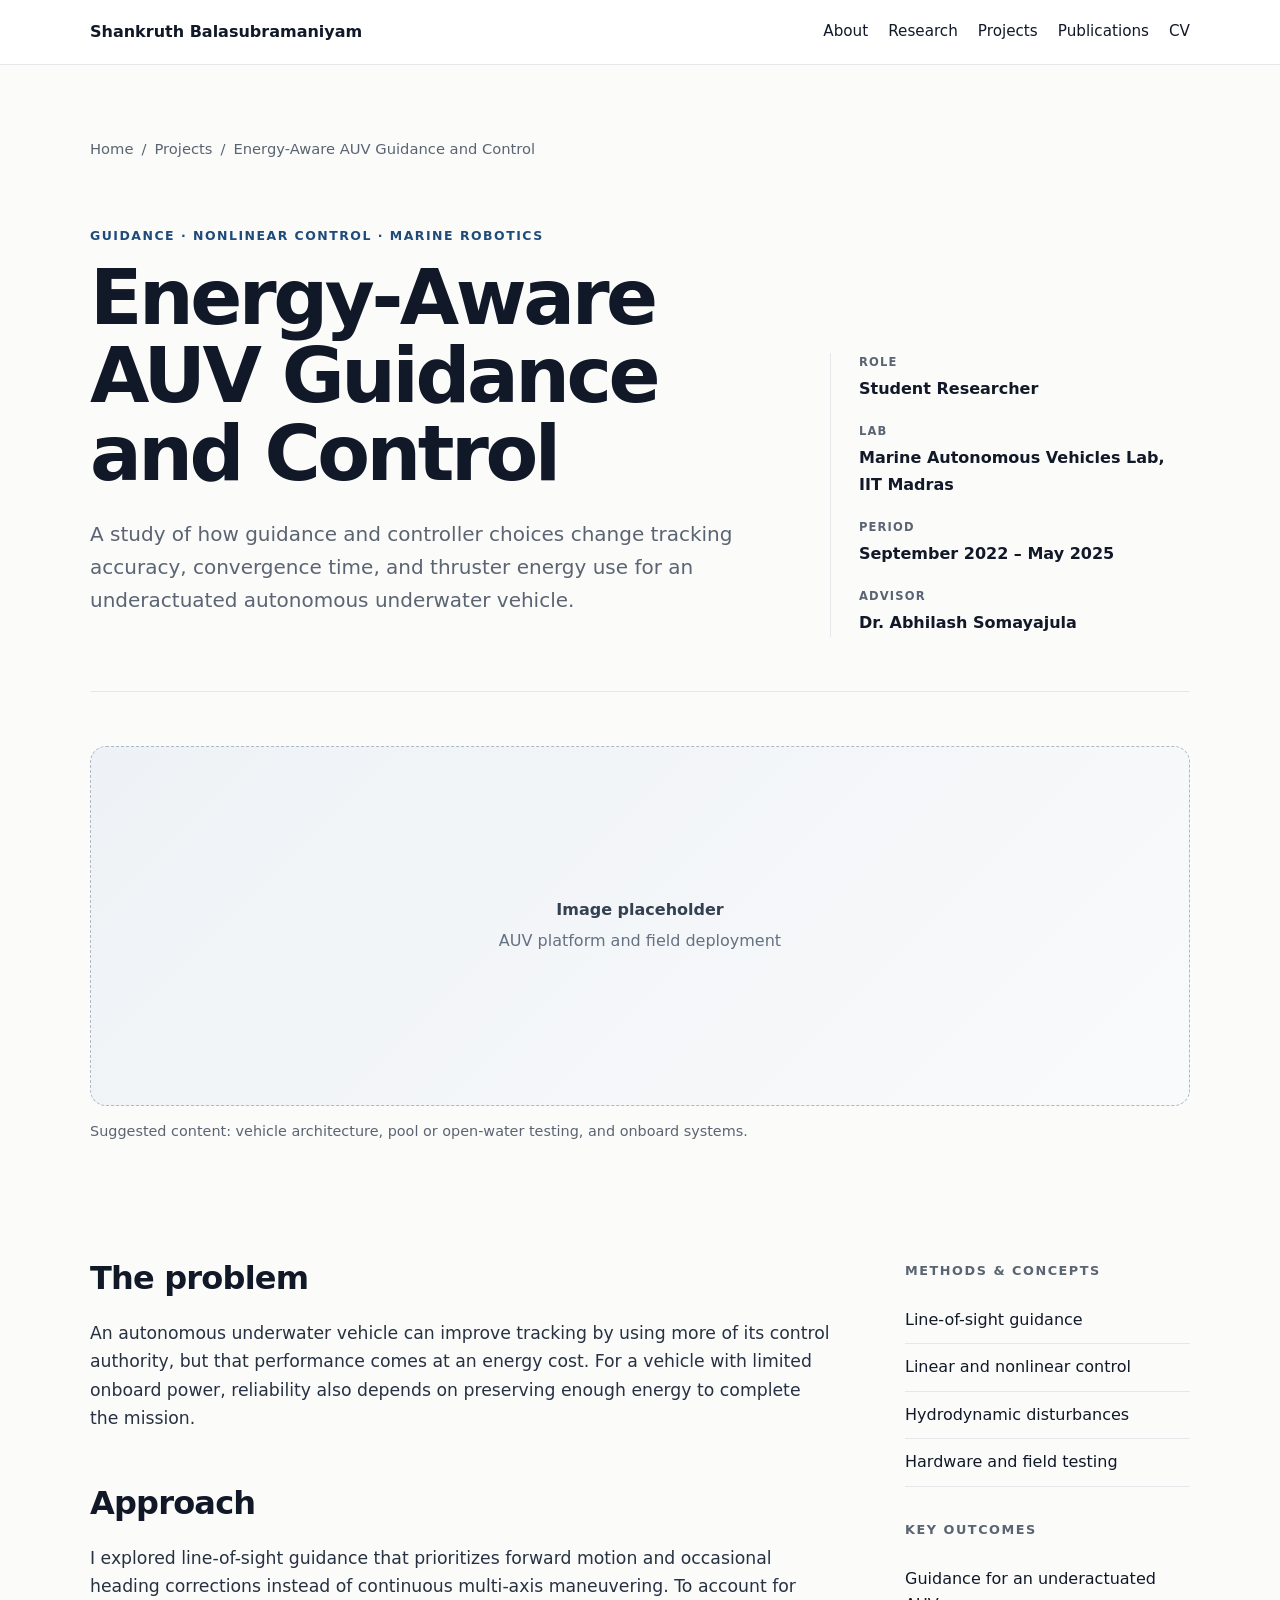
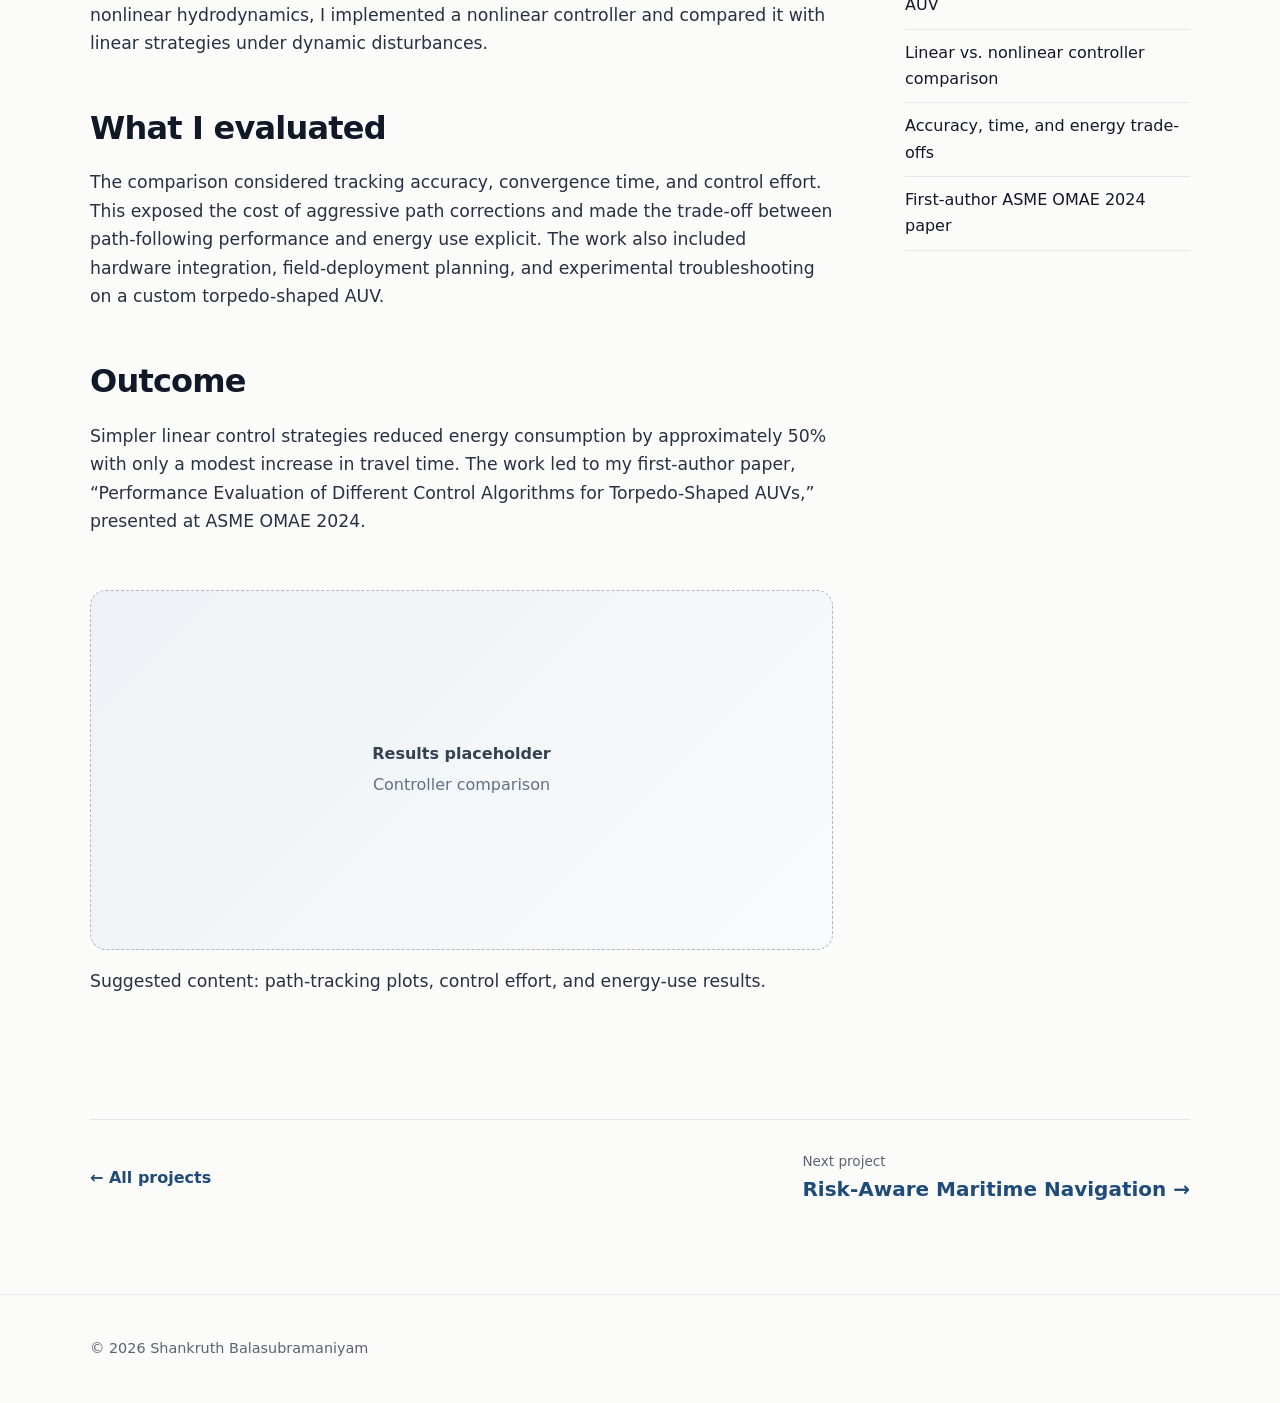
==== project-auv-control.html @ 2b628198 "Add four detailed project pages" ====
<!DOCTYPE html><html lang="en"><head><meta charset="UTF-8"><meta name="viewport" content="width=device-width,initial-scale=1"><meta name="description" content="A study of how guidance and controller choices change tracking accuracy, convergence time, and thruster energy use for an underactuated autonomous underwater vehicle."><title>Energy-Aware AUV Guidance and Control — Shankruth Balasubramaniyam</title><link rel="stylesheet" href="styles.css"></head><body class="project-page"><header class="site-header"><div class="container nav"><a class="brand" href="index.html">Shankruth Balasubramaniyam</a><nav aria-label="Main navigation"><a href="index.html#about">About</a><a href="index.html#research">Research</a><a href="index.html#projects">Projects</a><a href="index.html#publications">Publications</a><a href="cv.pdf" target="_blank" rel="noopener">CV</a></nav></div></header><main class="project-main"><div class="container"><p class="breadcrumb"><a href="index.html">Home</a><span>/</span><a href="index.html#projects">Projects</a><span>/</span><span>Energy-Aware AUV Guidance and Control</span></p><section class="project-hero"><div><p class="eyebrow">Guidance · Nonlinear Control · Marine Robotics</p><h1>Energy-Aware AUV Guidance and Control</h1><p class="project-deck">A study of how guidance and controller choices change tracking accuracy, convergence time, and thruster energy use for an underactuated autonomous underwater vehicle.</p></div><aside class="project-facts" aria-label="Project details"><dl><div><dt>Role</dt><dd>Student Researcher</dd></div><div><dt>Lab</dt><dd>Marine Autonomous Vehicles Lab, IIT Madras</dd></div><div><dt>Period</dt><dd>September 2022 – May 2025</dd></div><div><dt>Advisor</dt><dd>Dr. Abhilash Somayajula</dd></div></dl></aside></section><div class="media-placeholder" role="img" aria-label="Image placeholder"><div><strong>Image placeholder</strong>AUV platform and field deployment</div></div><p class="media-caption">Suggested content: vehicle architecture, pool or open-water testing, and onboard systems.</p><div class="project-body"><article class="project-copy"><h2>The problem</h2><p>An autonomous underwater vehicle can improve tracking by using more of its control authority, but that performance comes at an energy cost. For a vehicle with limited onboard power, reliability also depends on preserving enough energy to complete the mission.</p><h2>Approach</h2><p>I explored line-of-sight guidance that prioritizes forward motion and occasional heading corrections instead of continuous multi-axis maneuvering. To account for nonlinear hydrodynamics, I implemented a nonlinear controller and compared it with linear strategies under dynamic disturbances.</p><h2>What I evaluated</h2><p>The comparison considered tracking accuracy, convergence time, and control effort. This exposed the cost of aggressive path corrections and made the trade-off between path-following performance and energy use explicit. The work also included hardware integration, field-deployment planning, and experimental troubleshooting on a custom torpedo-shaped AUV.</p><h2>Outcome</h2><p>Simpler linear control strategies reduced energy consumption by approximately 50% with only a modest increase in travel time. The work led to my first-author paper, “Performance Evaluation of Different Control Algorithms for Torpedo-Shaped AUVs,” presented at ASME OMAE 2024.</p><div class="media-placeholder" role="img" aria-label="Results image placeholder"><div><strong>Results placeholder</strong>Controller comparison</div></div><p class="media-caption">Suggested content: path-tracking plots, control effort, and energy-use results.</p></article><aside class="project-aside"><h3>Methods &amp; concepts</h3><ul><li>Line-of-sight guidance</li><li>Linear and nonlinear control</li><li>Hydrodynamic disturbances</li><li>Hardware and field testing</li></ul><h3 style="margin-top:32px">Key outcomes</h3><ul><li>Guidance for an underactuated AUV</li><li>Linear vs. nonlinear controller comparison</li><li>Accuracy, time, and energy trade-offs</li><li>First-author ASME OMAE 2024 paper</li></ul></aside></div><div class="next-project"><a class="back-link" href="index.html#projects">← All projects</a><a href="project-maritime-navigation.html"><span>Next project</span><strong>Risk-Aware Maritime Navigation →</strong></a></div></div></main><footer><div class="container"><p>© 2026 Shankruth Balasubramaniyam</p></div></footer></body></html>
---- styles.css ----
*{box-sizing:border-box}
:root{--bg:#fff;--text:#111827;--muted:#5b6472;--line:#e5e7eb;--soft:#f6f7f9;--accent:#1f4b7a;--max:1100px}
html{scroll-behavior:smooth;scroll-padding-top:90px}
body{margin:0;font-family:Inter,ui-sans-serif,system-ui,-apple-system,BlinkMacSystemFont,"Segoe UI",sans-serif;color:var(--text);background:var(--bg);line-height:1.65}
a{color:var(--accent);text-decoration:none}a:hover{text-decoration:underline}
a:focus-visible{outline:2px solid var(--accent);outline-offset:4px}
.container{width:min(var(--max),calc(100% - 40px));margin:0 auto}.narrow{max-width:800px}
.site-header{position:sticky;top:0;z-index:20;border-bottom:1px solid var(--line);background:rgba(255,255,255,.96);backdrop-filter:blur(8px)}
.nav{min-height:64px;display:flex;align-items:center;justify-content:space-between;gap:24px}.brand{font-weight:700;color:var(--text)}
nav{display:flex;gap:20px;flex-wrap:wrap}nav a{color:var(--text);font-size:.95rem}
.hero{padding:96px 0 80px;border-bottom:1px solid var(--line)}.hero-grid{display:grid;grid-template-columns:1.5fr 1fr;gap:48px;align-items:center}
h1{font-size:clamp(2.6rem,6vw,4.8rem);line-height:1.02;letter-spacing:-.045em;margin:10px 0 24px;overflow-wrap:anywhere}
h2{font-size:clamp(1.8rem,4vw,2.6rem);line-height:1.15;letter-spacing:-.025em;margin:8px 0 22px}
h3{margin-top:0;font-size:1.25rem}.lead{font-size:1.2rem;color:var(--muted);max-width:760px}
.eyebrow{text-transform:uppercase;letter-spacing:.12em;font-size:.78rem;font-weight:700;color:var(--accent)}
.buttons{display:flex;gap:12px;margin-top:28px;flex-wrap:wrap}.button{display:inline-block;padding:11px 18px;border:1px solid var(--line);border-radius:8px;color:var(--text);font-weight:600}
.button.primary{background:var(--accent);color:#fff;border-color:var(--accent)}
.section{padding:76px 0}.alt{background:var(--soft)}.grid{display:grid;gap:20px}.grid.three{grid-template-columns:repeat(3,1fr)}
.card{border:1px solid var(--line);border-radius:14px;padding:24px;background:#fff}
.project{padding:28px 0;border-top:1px solid var(--line)}.project:last-child{border-bottom:1px solid var(--line)}
.tag{display:inline-block;font-size:.78rem;font-weight:700;color:var(--accent);margin-bottom:7px}.meta,.small{color:var(--muted);font-size:.95rem}
.pubs{padding-left:22px}.pubs li{margin-bottom:18px}
footer{border-top:1px solid var(--line);padding:28px 0;color:var(--muted);font-size:.9rem}
.section-intro{display:grid;grid-template-columns:1.25fr 1fr;gap:56px;align-items:end;margin-bottom:36px}.section-intro h2{margin-bottom:0}.section-intro>p{color:var(--muted);font-size:1.05rem;margin:0 0 5px}
.project-grid{display:grid;grid-template-columns:repeat(2,1fr);gap:18px}.project-card{position:relative;display:flex;flex-direction:column;min-height:310px;padding:30px;border:1px solid var(--line);border-radius:16px;background:#fff;color:var(--text);transition:transform .2s ease,border-color .2s ease,box-shadow .2s ease}.project-card:hover{text-decoration:none;transform:translateY(-3px);border-color:#bac6d4;box-shadow:0 15px 35px rgba(17,24,39,.08)}.project-card h3{font-size:1.55rem;line-height:1.18;margin:14px 0}.project-card p{color:var(--muted);margin:0}.project-index{position:absolute;right:26px;top:22px;color:#ccd3dc;font-size:2rem;font-weight:700}.project-link{margin-top:auto;padding-top:24px;color:var(--accent);font-weight:700}
.project-page{background:#fbfbfa}.project-page .site-header{position:static}.project-main{padding:72px 0 88px}.breadcrumb{display:flex;gap:8px;align-items:center;margin:0 0 52px;color:var(--muted);font-size:.92rem}.breadcrumb a{color:var(--muted)}.project-hero{display:grid;grid-template-columns:1.4fr .75fr;gap:68px;align-items:end;padding-bottom:54px;border-bottom:1px solid var(--line)}.project-hero h1{font-size:clamp(2.8rem,6vw,5.4rem);margin-bottom:24px}.project-deck{font-size:1.25rem;color:var(--muted);max-width:760px}.project-facts{border-left:1px solid var(--line);padding-left:28px}.project-facts dl{margin:0}.project-facts div+div{margin-top:20px}.project-facts dt{text-transform:uppercase;letter-spacing:.1em;font-size:.72rem;font-weight:700;color:var(--muted)}.project-facts dd{margin:4px 0 0;font-weight:600}.project-body{display:grid;grid-template-columns:minmax(0,1fr) 285px;gap:72px;padding-top:62px}.project-copy h2{font-size:2rem;margin-top:52px}.project-copy h2:first-child{margin-top:0}.project-copy p{font-size:1.08rem;color:#273142}.project-copy ul{padding-left:22px}.project-copy li{margin-bottom:10px}.project-aside{align-self:start;position:sticky;top:30px}.project-aside h3{font-size:.8rem;text-transform:uppercase;letter-spacing:.12em;color:var(--muted)}.project-aside ul{padding:0;list-style:none}.project-aside li{padding:10px 0;border-bottom:1px solid var(--line)}.media-placeholder{display:grid;place-items:center;min-height:360px;margin:54px 0 12px;border:1px dashed #aeb9c6;border-radius:16px;background:linear-gradient(135deg,#eef2f6,#f9fafb);color:#647181;text-align:center;padding:30px}.media-placeholder strong{display:block;color:#344150;margin-bottom:5px}.media-caption{color:var(--muted);font-size:.9rem;margin-bottom:54px}.next-project{display:flex;justify-content:space-between;align-items:center;gap:24px;margin-top:70px;padding-top:30px;border-top:1px solid var(--line)}.next-project strong{font-size:1.25rem}.next-project span{display:block;color:var(--muted);font-size:.85rem}.back-link{font-weight:700}
@media(max-width:800px){.hero-grid,.grid.three,.section-intro,.project-hero,.project-body{grid-template-columns:1fr}.project-grid{grid-template-columns:1fr}.nav{align-items:flex-start;padding:14px 0;flex-wrap:wrap}nav{gap:12px}.hero{padding-top:64px}html{scroll-padding-top:130px}.project-main{padding-top:34px}.breadcrumb{margin-bottom:34px}.project-hero{gap:34px}.project-facts{border-left:0;border-top:1px solid var(--line);padding:24px 0 0}.project-body{gap:40px}.project-aside{position:static}.media-placeholder{min-height:240px}.next-project{align-items:flex-start;flex-direction:column}}
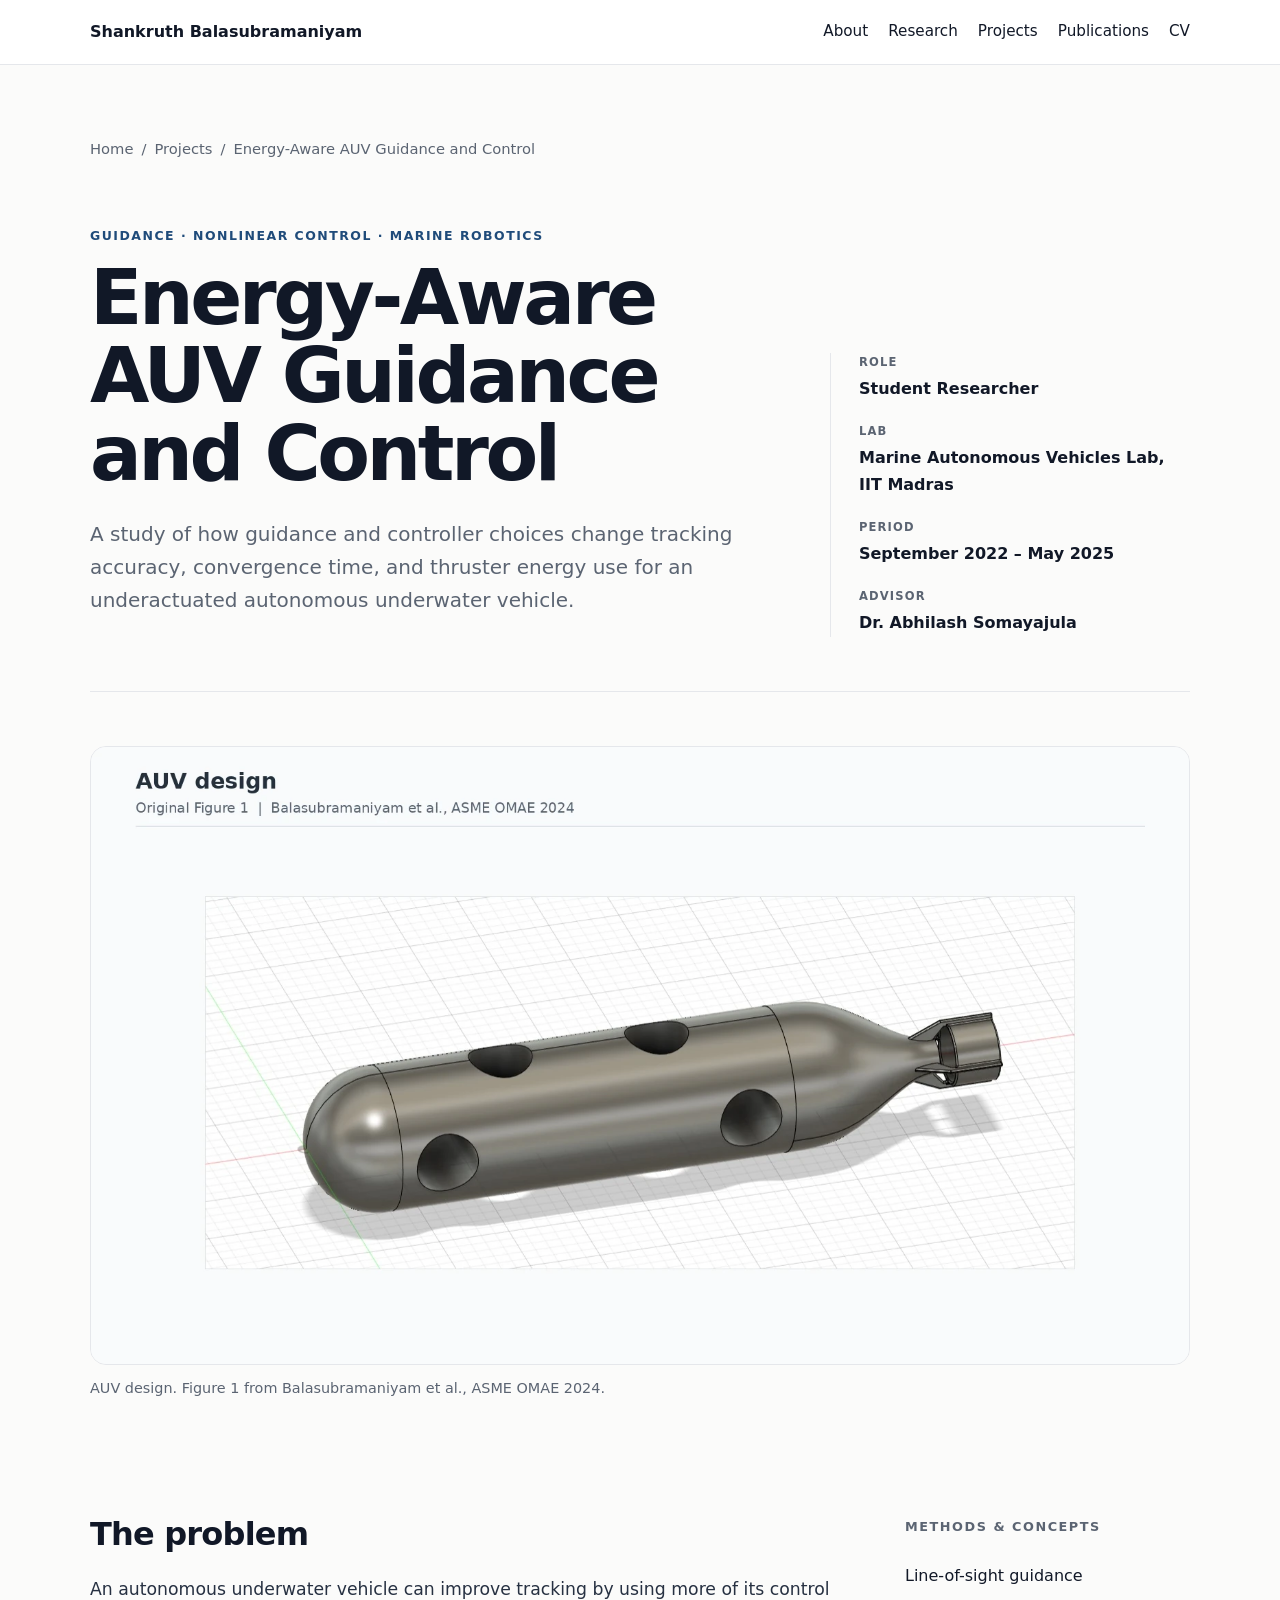
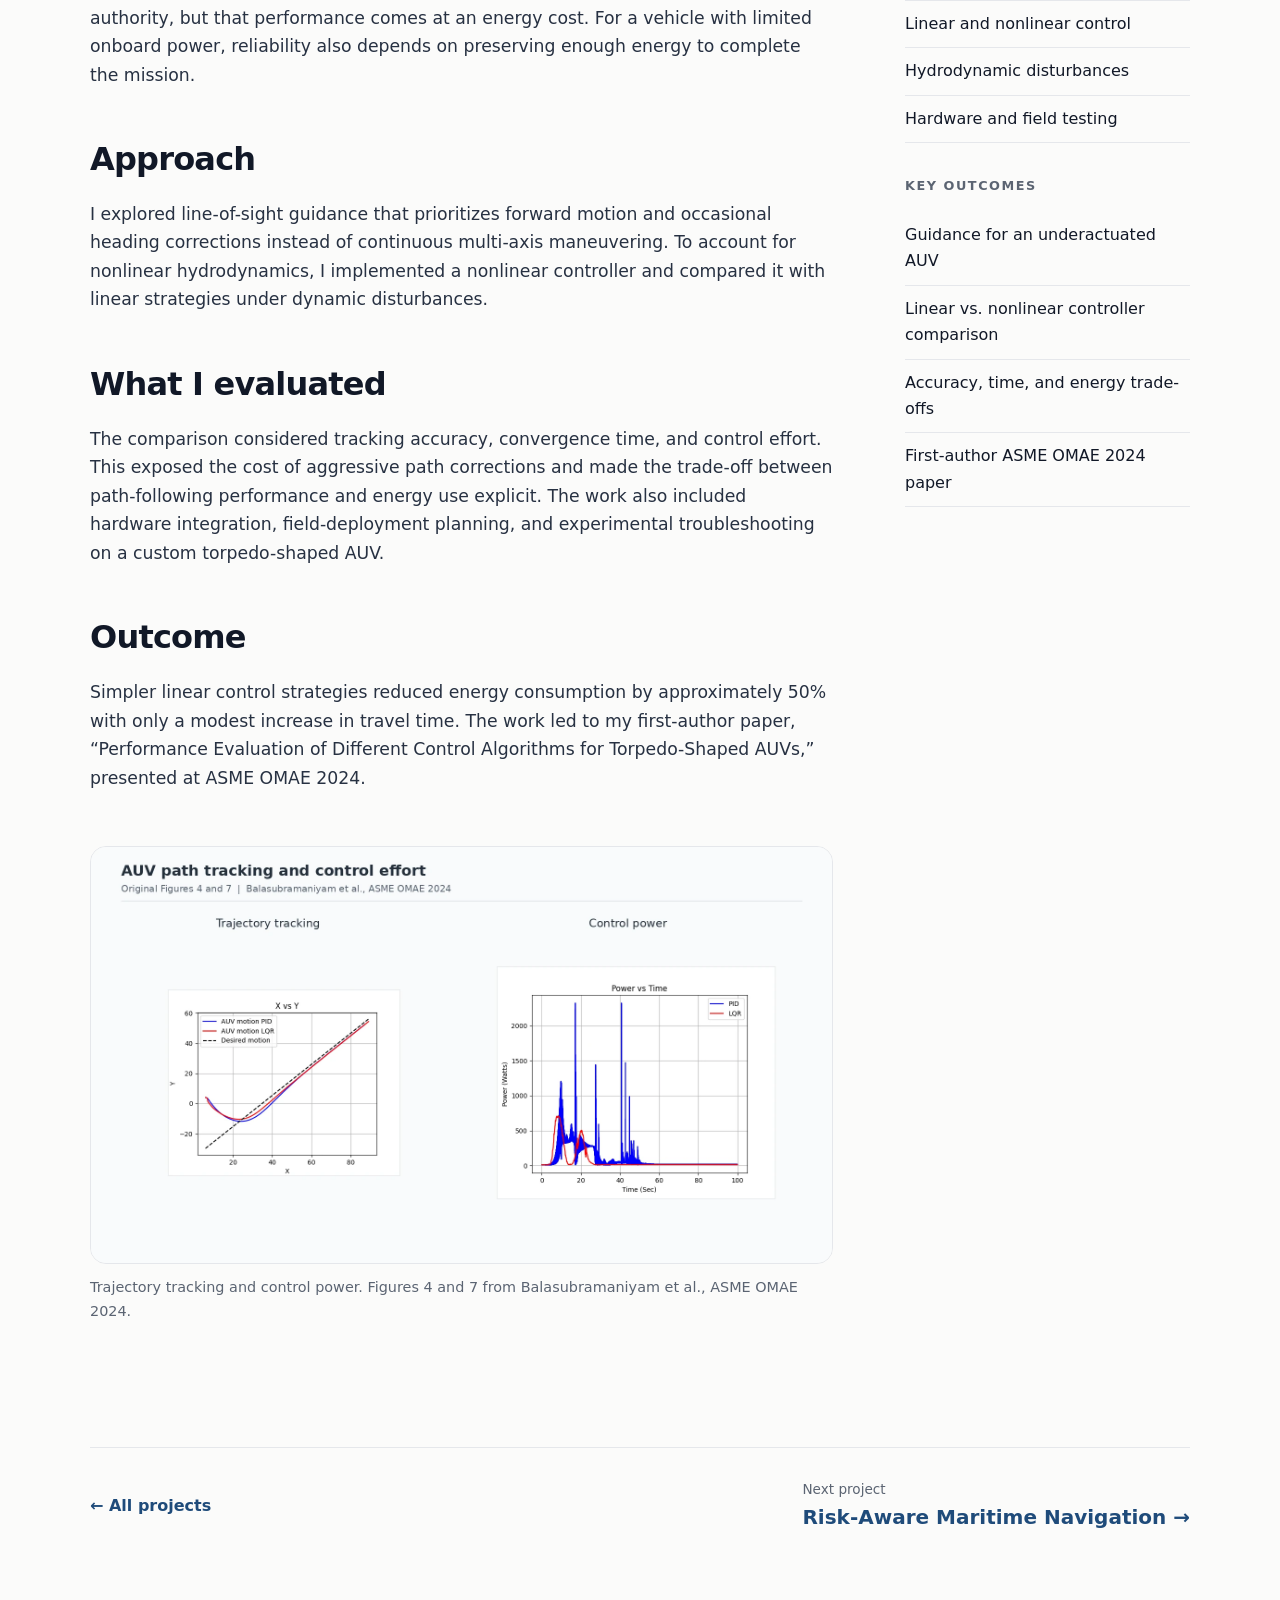
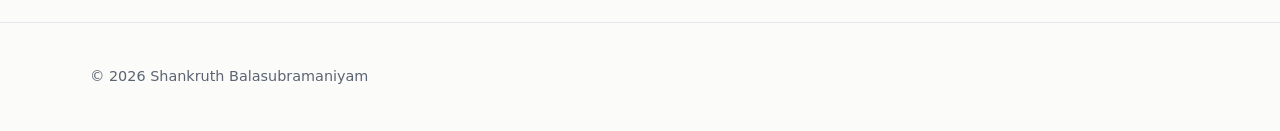
==== commit 4a67efd3: "Add project imagery and remove phone number" ====
--- a/project-auv-control.html
+++ b/project-auv-control.html
@@ -1 +1 @@
-<!DOCTYPE html><html lang="en"><head><meta charset="UTF-8"><meta name="viewport" content="width=device-width,initial-scale=1"><meta name="description" content="A study of how guidance and controller choices change tracking accuracy, convergence time, and thruster energy use for an underactuated autonomous underwater vehicle."><title>Energy-Aware AUV Guidance and Control — Shankruth Balasubramaniyam</title><link rel="stylesheet" href="styles.css"></head><body class="project-page"><header class="site-header"><div class="container nav"><a class="brand" href="index.html">Shankruth Balasubramaniyam</a><nav aria-label="Main navigation"><a href="index.html#about">About</a><a href="index.html#research">Research</a><a href="index.html#projects">Projects</a><a href="index.html#publications">Publications</a><a href="cv.pdf" target="_blank" rel="noopener">CV</a></nav></div></header><main class="project-main"><div class="container"><p class="breadcrumb"><a href="index.html">Home</a><span>/</span><a href="index.html#projects">Projects</a><span>/</span><span>Energy-Aware AUV Guidance and Control</span></p><section class="project-hero"><div><p class="eyebrow">Guidance · Nonlinear Control · Marine Robotics</p><h1>Energy-Aware AUV Guidance and Control</h1><p class="project-deck">A study of how guidance and controller choices change tracking accuracy, convergence time, and thruster energy use for an underactuated autonomous underwater vehicle.</p></div><aside class="project-facts" aria-label="Project details"><dl><div><dt>Role</dt><dd>Student Researcher</dd></div><div><dt>Lab</dt><dd>Marine Autonomous Vehicles Lab, IIT Madras</dd></div><div><dt>Period</dt><dd>September 2022 – May 2025</dd></div><div><dt>Advisor</dt><dd>Dr. Abhilash Somayajula</dd></div></dl></aside></section><div class="media-placeholder" role="img" aria-label="Image placeholder"><div><strong>Image placeholder</strong>AUV platform and field deployment</div></div><p class="media-caption">Suggested content: vehicle architecture, pool or open-water testing, and onboard systems.</p><div class="project-body"><article class="project-copy"><h2>The problem</h2><p>An autonomous underwater vehicle can improve tracking by using more of its control authority, but that performance comes at an energy cost. For a vehicle with limited onboard power, reliability also depends on preserving enough energy to complete the mission.</p><h2>Approach</h2><p>I explored line-of-sight guidance that prioritizes forward motion and occasional heading corrections instead of continuous multi-axis maneuvering. To account for nonlinear hydrodynamics, I implemented a nonlinear controller and compared it with linear strategies under dynamic disturbances.</p><h2>What I evaluated</h2><p>The comparison considered tracking accuracy, convergence time, and control effort. This exposed the cost of aggressive path corrections and made the trade-off between path-following performance and energy use explicit. The work also included hardware integration, field-deployment planning, and experimental troubleshooting on a custom torpedo-shaped AUV.</p><h2>Outcome</h2><p>Simpler linear control strategies reduced energy consumption by approximately 50% with only a modest increase in travel time. The work led to my first-author paper, “Performance Evaluation of Different Control Algorithms for Torpedo-Shaped AUVs,” presented at ASME OMAE 2024.</p><div class="media-placeholder" role="img" aria-label="Results image placeholder"><div><strong>Results placeholder</strong>Controller comparison</div></div><p class="media-caption">Suggested content: path-tracking plots, control effort, and energy-use results.</p></article><aside class="project-aside"><h3>Methods &amp; concepts</h3><ul><li>Line-of-sight guidance</li><li>Linear and nonlinear control</li><li>Hydrodynamic disturbances</li><li>Hardware and field testing</li></ul><h3 style="margin-top:32px">Key outcomes</h3><ul><li>Guidance for an underactuated AUV</li><li>Linear vs. nonlinear controller comparison</li><li>Accuracy, time, and energy trade-offs</li><li>First-author ASME OMAE 2024 paper</li></ul></aside></div><div class="next-project"><a class="back-link" href="index.html#projects">← All projects</a><a href="project-maritime-navigation.html"><span>Next project</span><strong>Risk-Aware Maritime Navigation →</strong></a></div></div></main><footer><div class="container"><p>© 2026 Shankruth Balasubramaniyam</p></div></footer></body></html>+<!DOCTYPE html><html lang="en"><head><meta charset="UTF-8"><meta name="viewport" content="width=device-width,initial-scale=1"><meta name="description" content="A study of how guidance and controller choices change tracking accuracy, convergence time, and thruster energy use for an underactuated autonomous underwater vehicle."><title>Energy-Aware AUV Guidance and Control — Shankruth Balasubramaniyam</title><link rel="stylesheet" href="styles.css"></head><body class="project-page"><header class="site-header"><div class="container nav"><a class="brand" href="index.html">Shankruth Balasubramaniyam</a><nav aria-label="Main navigation"><a href="index.html#about">About</a><a href="index.html#research">Research</a><a href="index.html#projects">Projects</a><a href="index.html#publications">Publications</a><a href="cv.pdf" target="_blank" rel="noopener">CV</a></nav></div></header><main class="project-main"><div class="container"><p class="breadcrumb"><a href="index.html">Home</a><span>/</span><a href="index.html#projects">Projects</a><span>/</span><span>Energy-Aware AUV Guidance and Control</span></p><section class="project-hero"><div><p class="eyebrow">Guidance · Nonlinear Control · Marine Robotics</p><h1>Energy-Aware AUV Guidance and Control</h1><p class="project-deck">A study of how guidance and controller choices change tracking accuracy, convergence time, and thruster energy use for an underactuated autonomous underwater vehicle.</p></div><aside class="project-facts" aria-label="Project details"><dl><div><dt>Role</dt><dd>Student Researcher</dd></div><div><dt>Lab</dt><dd>Marine Autonomous Vehicles Lab, IIT Madras</dd></div><div><dt>Period</dt><dd>September 2022 – May 2025</dd></div><div><dt>Advisor</dt><dd>Dr. Abhilash Somayajula</dd></div></dl></aside></section><figure class="project-media"><img src="assets/05_auv_top_paper_fig1.webp" alt="CAD model of the torpedo-shaped autonomous underwater vehicle" width="1600" height="900"><figcaption>AUV design. Figure 1 from Balasubramaniyam et al., ASME OMAE 2024.</figcaption></figure><div class="project-body"><article class="project-copy"><h2>The problem</h2><p>An autonomous underwater vehicle can improve tracking by using more of its control authority, but that performance comes at an energy cost. For a vehicle with limited onboard power, reliability also depends on preserving enough energy to complete the mission.</p><h2>Approach</h2><p>I explored line-of-sight guidance that prioritizes forward motion and occasional heading corrections instead of continuous multi-axis maneuvering. To account for nonlinear hydrodynamics, I implemented a nonlinear controller and compared it with linear strategies under dynamic disturbances.</p><h2>What I evaluated</h2><p>The comparison considered tracking accuracy, convergence time, and control effort. This exposed the cost of aggressive path corrections and made the trade-off between path-following performance and energy use explicit. The work also included hardware integration, field-deployment planning, and experimental troubleshooting on a custom torpedo-shaped AUV.</p><h2>Outcome</h2><p>Simpler linear control strategies reduced energy consumption by approximately 50% with only a modest increase in travel time. The work led to my first-author paper, “Performance Evaluation of Different Control Algorithms for Torpedo-Shaped AUVs,” presented at ASME OMAE 2024.</p><figure class="project-media"><img src="assets/06_auv_bottom_paper_fig4_fig7.webp" alt="AUV trajectory-tracking and control-power plots comparing PID and LQR controllers" width="1600" height="900"><figcaption>Trajectory tracking and control power. Figures 4 and 7 from Balasubramaniyam et al., ASME OMAE 2024.</figcaption></figure></article><aside class="project-aside"><h3>Methods &amp; concepts</h3><ul><li>Line-of-sight guidance</li><li>Linear and nonlinear control</li><li>Hydrodynamic disturbances</li><li>Hardware and field testing</li></ul><h3 style="margin-top:32px">Key outcomes</h3><ul><li>Guidance for an underactuated AUV</li><li>Linear vs. nonlinear controller comparison</li><li>Accuracy, time, and energy trade-offs</li><li>First-author ASME OMAE 2024 paper</li></ul></aside></div><div class="next-project"><a class="back-link" href="index.html#projects">← All projects</a><a href="project-maritime-navigation.html"><span>Next project</span><strong>Risk-Aware Maritime Navigation →</strong></a></div></div></main><footer><div class="container"><p>© 2026 Shankruth Balasubramaniyam</p></div></footer></body></html>
--- a/styles.css
+++ b/styles.css
@@ -24,4 +24,5 @@
 .section-intro{display:grid;grid-template-columns:1.25fr 1fr;gap:56px;align-items:end;margin-bottom:36px}.section-intro h2{margin-bottom:0}.section-intro>p{color:var(--muted);font-size:1.05rem;margin:0 0 5px}
 .project-grid{display:grid;grid-template-columns:repeat(2,1fr);gap:18px}.project-card{position:relative;display:flex;flex-direction:column;min-height:310px;padding:30px;border:1px solid var(--line);border-radius:16px;background:#fff;color:var(--text);transition:transform .2s ease,border-color .2s ease,box-shadow .2s ease}.project-card:hover{text-decoration:none;transform:translateY(-3px);border-color:#bac6d4;box-shadow:0 15px 35px rgba(17,24,39,.08)}.project-card h3{font-size:1.55rem;line-height:1.18;margin:14px 0}.project-card p{color:var(--muted);margin:0}.project-index{position:absolute;right:26px;top:22px;color:#ccd3dc;font-size:2rem;font-weight:700}.project-link{margin-top:auto;padding-top:24px;color:var(--accent);font-weight:700}
 .project-page{background:#fbfbfa}.project-page .site-header{position:static}.project-main{padding:72px 0 88px}.breadcrumb{display:flex;gap:8px;align-items:center;margin:0 0 52px;color:var(--muted);font-size:.92rem}.breadcrumb a{color:var(--muted)}.project-hero{display:grid;grid-template-columns:1.4fr .75fr;gap:68px;align-items:end;padding-bottom:54px;border-bottom:1px solid var(--line)}.project-hero h1{font-size:clamp(2.8rem,6vw,5.4rem);margin-bottom:24px}.project-deck{font-size:1.25rem;color:var(--muted);max-width:760px}.project-facts{border-left:1px solid var(--line);padding-left:28px}.project-facts dl{margin:0}.project-facts div+div{margin-top:20px}.project-facts dt{text-transform:uppercase;letter-spacing:.1em;font-size:.72rem;font-weight:700;color:var(--muted)}.project-facts dd{margin:4px 0 0;font-weight:600}.project-body{display:grid;grid-template-columns:minmax(0,1fr) 285px;gap:72px;padding-top:62px}.project-copy h2{font-size:2rem;margin-top:52px}.project-copy h2:first-child{margin-top:0}.project-copy p{font-size:1.08rem;color:#273142}.project-copy ul{padding-left:22px}.project-copy li{margin-bottom:10px}.project-aside{align-self:start;position:sticky;top:30px}.project-aside h3{font-size:.8rem;text-transform:uppercase;letter-spacing:.12em;color:var(--muted)}.project-aside ul{padding:0;list-style:none}.project-aside li{padding:10px 0;border-bottom:1px solid var(--line)}.media-placeholder{display:grid;place-items:center;min-height:360px;margin:54px 0 12px;border:1px dashed #aeb9c6;border-radius:16px;background:linear-gradient(135deg,#eef2f6,#f9fafb);color:#647181;text-align:center;padding:30px}.media-placeholder strong{display:block;color:#344150;margin-bottom:5px}.media-caption{color:var(--muted);font-size:.9rem;margin-bottom:54px}.next-project{display:flex;justify-content:space-between;align-items:center;gap:24px;margin-top:70px;padding-top:30px;border-top:1px solid var(--line)}.next-project strong{font-size:1.25rem}.next-project span{display:block;color:var(--muted);font-size:.85rem}.back-link{font-weight:700}
+.project-media{margin:54px 0}.project-media img{display:block;width:100%;height:auto;aspect-ratio:16/9;object-fit:cover;border:1px solid var(--line);border-radius:16px;background:#eef2f6}.project-media figcaption{margin-top:12px;color:var(--muted);font-size:.9rem}
 @media(max-width:800px){.hero-grid,.grid.three,.section-intro,.project-hero,.project-body{grid-template-columns:1fr}.project-grid{grid-template-columns:1fr}.nav{align-items:flex-start;padding:14px 0;flex-wrap:wrap}nav{gap:12px}.hero{padding-top:64px}html{scroll-padding-top:130px}.project-main{padding-top:34px}.breadcrumb{margin-bottom:34px}.project-hero{gap:34px}.project-facts{border-left:0;border-top:1px solid var(--line);padding:24px 0 0}.project-body{gap:40px}.project-aside{position:static}.media-placeholder{min-height:240px}.next-project{align-items:flex-start;flex-direction:column}}
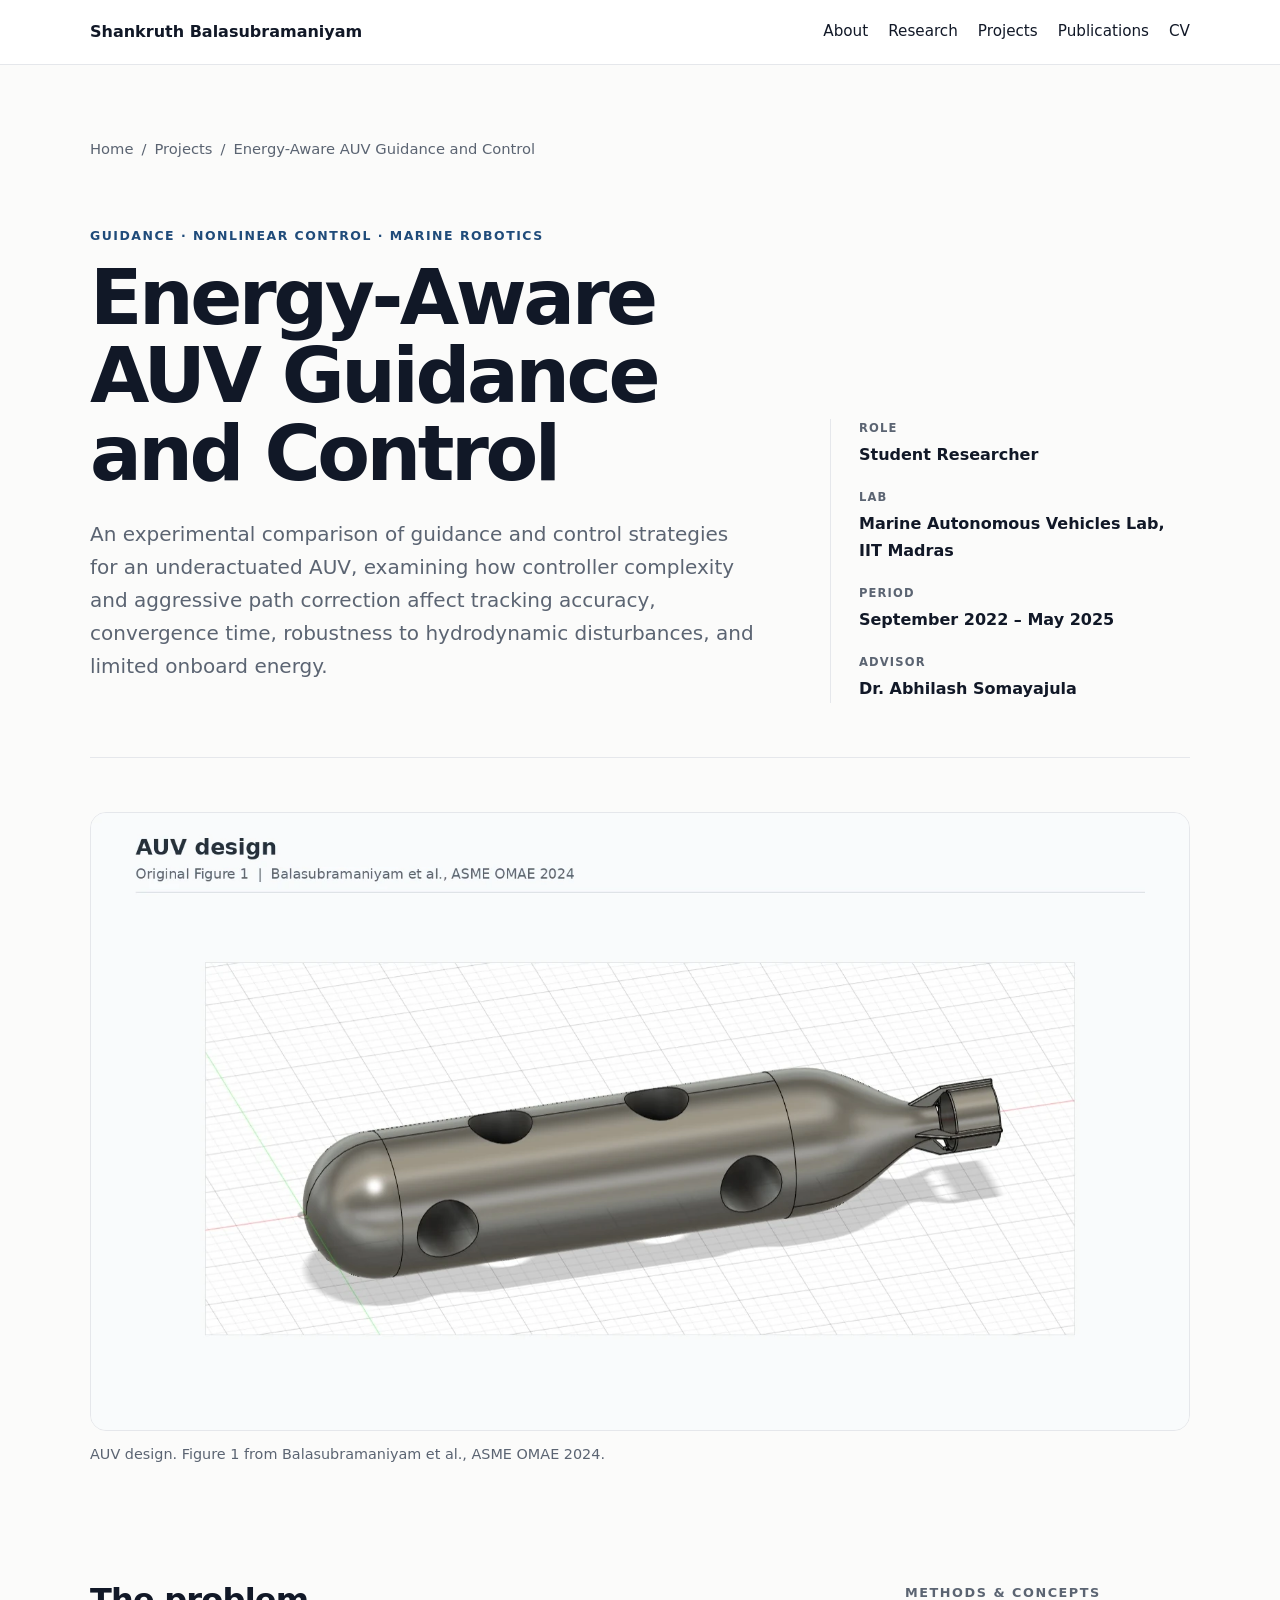
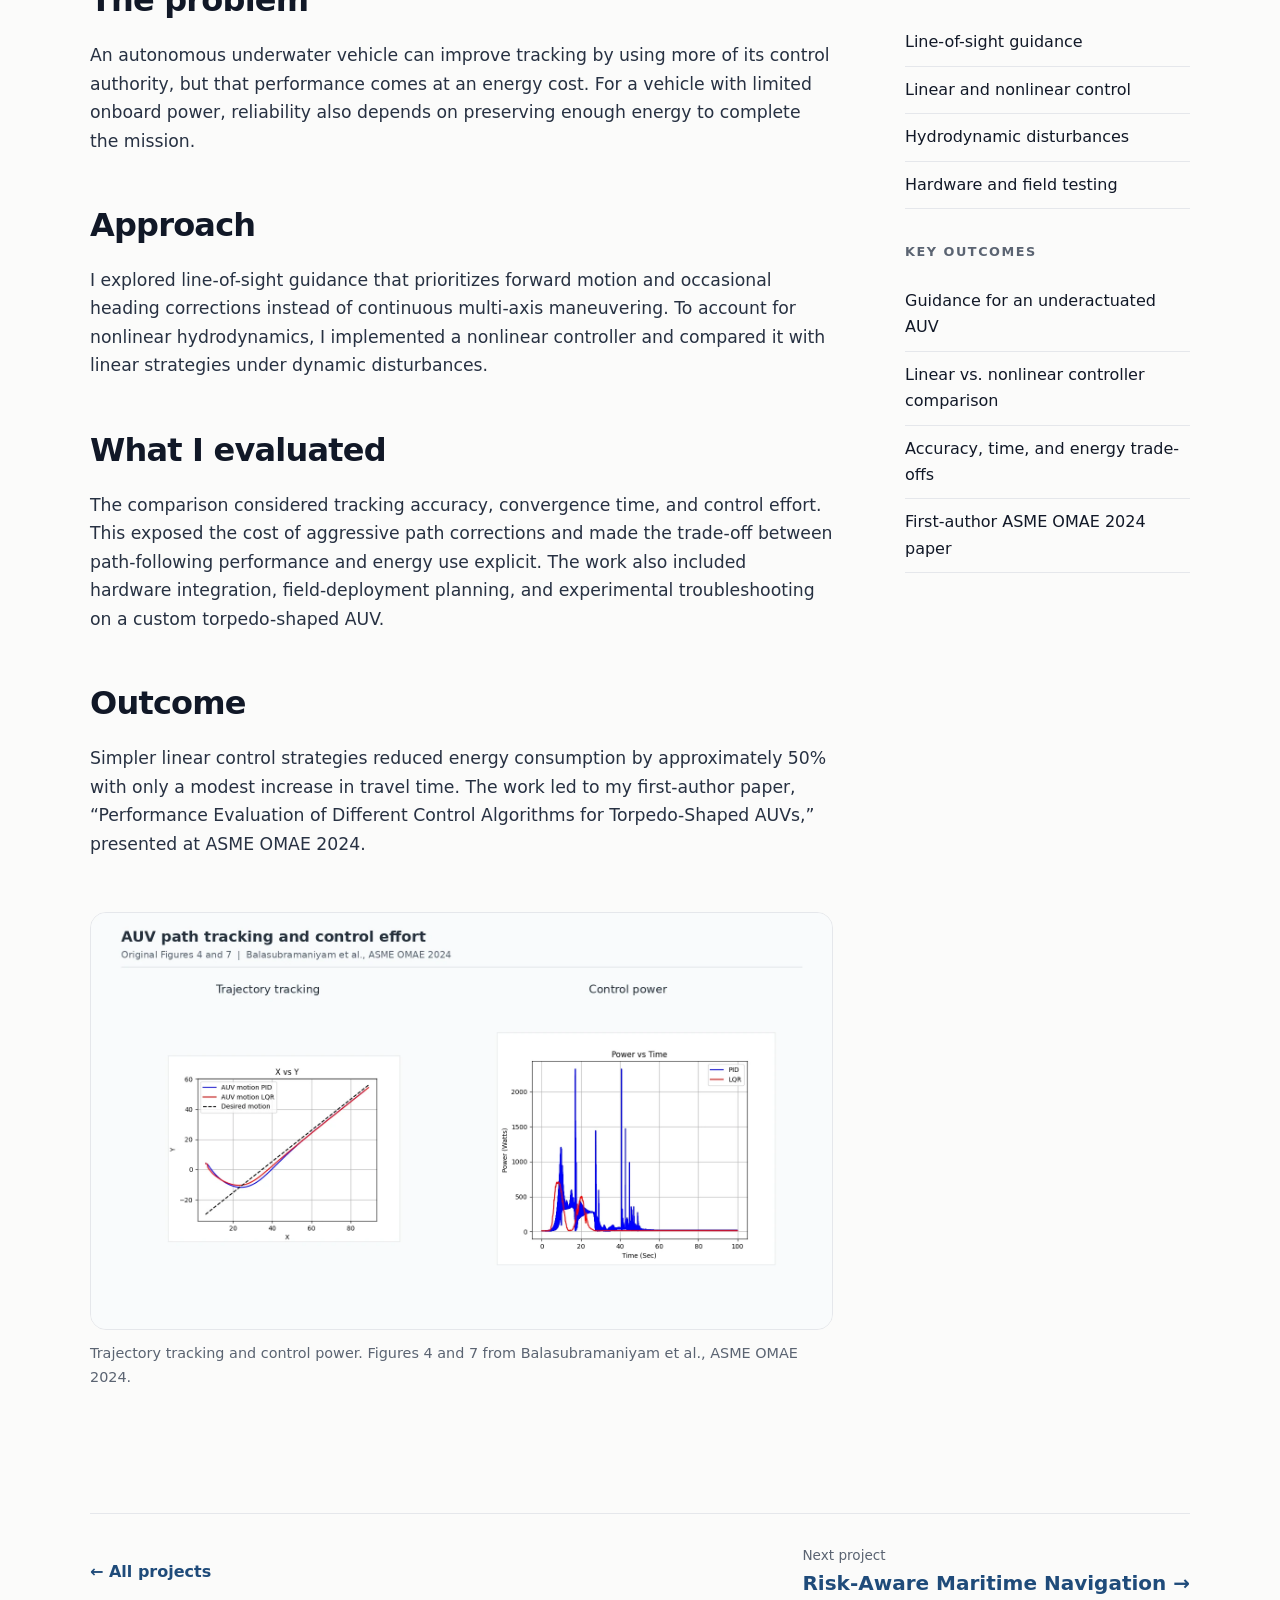
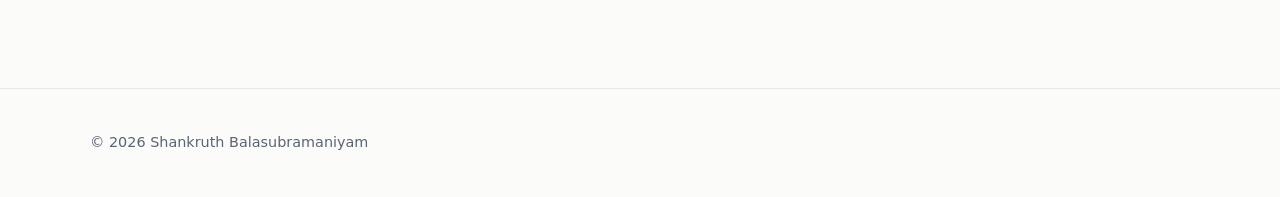
==== commit 3ca3f9fb: "Expand project summaries" ====
--- a/project-auv-control.html
+++ b/project-auv-control.html
@@ -1 +1 @@
-<!DOCTYPE html><html lang="en"><head><meta charset="UTF-8"><meta name="viewport" content="width=device-width,initial-scale=1"><meta name="description" content="A study of how guidance and controller choices change tracking accuracy, convergence time, and thruster energy use for an underactuated autonomous underwater vehicle."><title>Energy-Aware AUV Guidance and Control — Shankruth Balasubramaniyam</title><link rel="stylesheet" href="styles.css"></head><body class="project-page"><header class="site-header"><div class="container nav"><a class="brand" href="index.html">Shankruth Balasubramaniyam</a><nav aria-label="Main navigation"><a href="index.html#about">About</a><a href="index.html#research">Research</a><a href="index.html#projects">Projects</a><a href="index.html#publications">Publications</a><a href="cv.pdf" target="_blank" rel="noopener">CV</a></nav></div></header><main class="project-main"><div class="container"><p class="breadcrumb"><a href="index.html">Home</a><span>/</span><a href="index.html#projects">Projects</a><span>/</span><span>Energy-Aware AUV Guidance and Control</span></p><section class="project-hero"><div><p class="eyebrow">Guidance · Nonlinear Control · Marine Robotics</p><h1>Energy-Aware AUV Guidance and Control</h1><p class="project-deck">A study of how guidance and controller choices change tracking accuracy, convergence time, and thruster energy use for an underactuated autonomous underwater vehicle.</p></div><aside class="project-facts" aria-label="Project details"><dl><div><dt>Role</dt><dd>Student Researcher</dd></div><div><dt>Lab</dt><dd>Marine Autonomous Vehicles Lab, IIT Madras</dd></div><div><dt>Period</dt><dd>September 2022 – May 2025</dd></div><div><dt>Advisor</dt><dd>Dr. Abhilash Somayajula</dd></div></dl></aside></section><figure class="project-media"><img src="assets/05_auv_top_paper_fig1.webp" alt="CAD model of the torpedo-shaped autonomous underwater vehicle" width="1600" height="900"><figcaption>AUV design. Figure 1 from Balasubramaniyam et al., ASME OMAE 2024.</figcaption></figure><div class="project-body"><article class="project-copy"><h2>The problem</h2><p>An autonomous underwater vehicle can improve tracking by using more of its control authority, but that performance comes at an energy cost. For a vehicle with limited onboard power, reliability also depends on preserving enough energy to complete the mission.</p><h2>Approach</h2><p>I explored line-of-sight guidance that prioritizes forward motion and occasional heading corrections instead of continuous multi-axis maneuvering. To account for nonlinear hydrodynamics, I implemented a nonlinear controller and compared it with linear strategies under dynamic disturbances.</p><h2>What I evaluated</h2><p>The comparison considered tracking accuracy, convergence time, and control effort. This exposed the cost of aggressive path corrections and made the trade-off between path-following performance and energy use explicit. The work also included hardware integration, field-deployment planning, and experimental troubleshooting on a custom torpedo-shaped AUV.</p><h2>Outcome</h2><p>Simpler linear control strategies reduced energy consumption by approximately 50% with only a modest increase in travel time. The work led to my first-author paper, “Performance Evaluation of Different Control Algorithms for Torpedo-Shaped AUVs,” presented at ASME OMAE 2024.</p><figure class="project-media"><img src="assets/06_auv_bottom_paper_fig4_fig7.webp" alt="AUV trajectory-tracking and control-power plots comparing PID and LQR controllers" width="1600" height="900"><figcaption>Trajectory tracking and control power. Figures 4 and 7 from Balasubramaniyam et al., ASME OMAE 2024.</figcaption></figure></article><aside class="project-aside"><h3>Methods &amp; concepts</h3><ul><li>Line-of-sight guidance</li><li>Linear and nonlinear control</li><li>Hydrodynamic disturbances</li><li>Hardware and field testing</li></ul><h3 style="margin-top:32px">Key outcomes</h3><ul><li>Guidance for an underactuated AUV</li><li>Linear vs. nonlinear controller comparison</li><li>Accuracy, time, and energy trade-offs</li><li>First-author ASME OMAE 2024 paper</li></ul></aside></div><div class="next-project"><a class="back-link" href="index.html#projects">← All projects</a><a href="project-maritime-navigation.html"><span>Next project</span><strong>Risk-Aware Maritime Navigation →</strong></a></div></div></main><footer><div class="container"><p>© 2026 Shankruth Balasubramaniyam</p></div></footer></body></html>+<!DOCTYPE html><html lang="en"><head><meta charset="UTF-8"><meta name="viewport" content="width=device-width,initial-scale=1"><meta name="description" content="An experimental comparison of guidance and control strategies for an underactuated AUV, examining how controller complexity and aggressive path correction affect tracking accuracy, convergence time, robustness to hydrodynamic disturbances, and limited onboard energy."><title>Energy-Aware AUV Guidance and Control — Shankruth Balasubramaniyam</title><link rel="stylesheet" href="styles.css"></head><body class="project-page"><header class="site-header"><div class="container nav"><a class="brand" href="index.html">Shankruth Balasubramaniyam</a><nav aria-label="Main navigation"><a href="index.html#about">About</a><a href="index.html#research">Research</a><a href="index.html#projects">Projects</a><a href="index.html#publications">Publications</a><a href="cv.pdf" target="_blank" rel="noopener">CV</a></nav></div></header><main class="project-main"><div class="container"><p class="breadcrumb"><a href="index.html">Home</a><span>/</span><a href="index.html#projects">Projects</a><span>/</span><span>Energy-Aware AUV Guidance and Control</span></p><section class="project-hero"><div><p class="eyebrow">Guidance · Nonlinear Control · Marine Robotics</p><h1>Energy-Aware AUV Guidance and Control</h1><p class="project-deck">An experimental comparison of guidance and control strategies for an underactuated AUV, examining how controller complexity and aggressive path correction affect tracking accuracy, convergence time, robustness to hydrodynamic disturbances, and limited onboard energy.</p></div><aside class="project-facts" aria-label="Project details"><dl><div><dt>Role</dt><dd>Student Researcher</dd></div><div><dt>Lab</dt><dd>Marine Autonomous Vehicles Lab, IIT Madras</dd></div><div><dt>Period</dt><dd>September 2022 – May 2025</dd></div><div><dt>Advisor</dt><dd>Dr. Abhilash Somayajula</dd></div></dl></aside></section><figure class="project-media"><img src="assets/05_auv_top_paper_fig1.webp" alt="CAD model of the torpedo-shaped autonomous underwater vehicle" width="1600" height="900"><figcaption>AUV design. Figure 1 from Balasubramaniyam et al., ASME OMAE 2024.</figcaption></figure><div class="project-body"><article class="project-copy"><h2>The problem</h2><p>An autonomous underwater vehicle can improve tracking by using more of its control authority, but that performance comes at an energy cost. For a vehicle with limited onboard power, reliability also depends on preserving enough energy to complete the mission.</p><h2>Approach</h2><p>I explored line-of-sight guidance that prioritizes forward motion and occasional heading corrections instead of continuous multi-axis maneuvering. To account for nonlinear hydrodynamics, I implemented a nonlinear controller and compared it with linear strategies under dynamic disturbances.</p><h2>What I evaluated</h2><p>The comparison considered tracking accuracy, convergence time, and control effort. This exposed the cost of aggressive path corrections and made the trade-off between path-following performance and energy use explicit. The work also included hardware integration, field-deployment planning, and experimental troubleshooting on a custom torpedo-shaped AUV.</p><h2>Outcome</h2><p>Simpler linear control strategies reduced energy consumption by approximately 50% with only a modest increase in travel time. The work led to my first-author paper, “Performance Evaluation of Different Control Algorithms for Torpedo-Shaped AUVs,” presented at ASME OMAE 2024.</p><figure class="project-media"><img src="assets/06_auv_bottom_paper_fig4_fig7.webp" alt="AUV trajectory-tracking and control-power plots comparing PID and LQR controllers" width="1600" height="900"><figcaption>Trajectory tracking and control power. Figures 4 and 7 from Balasubramaniyam et al., ASME OMAE 2024.</figcaption></figure></article><aside class="project-aside"><h3>Methods &amp; concepts</h3><ul><li>Line-of-sight guidance</li><li>Linear and nonlinear control</li><li>Hydrodynamic disturbances</li><li>Hardware and field testing</li></ul><h3 style="margin-top:32px">Key outcomes</h3><ul><li>Guidance for an underactuated AUV</li><li>Linear vs. nonlinear controller comparison</li><li>Accuracy, time, and energy trade-offs</li><li>First-author ASME OMAE 2024 paper</li></ul></aside></div><div class="next-project"><a class="back-link" href="index.html#projects">← All projects</a><a href="project-maritime-navigation.html"><span>Next project</span><strong>Risk-Aware Maritime Navigation →</strong></a></div></div></main><footer><div class="container"><p>© 2026 Shankruth Balasubramaniyam</p></div></footer></body></html>
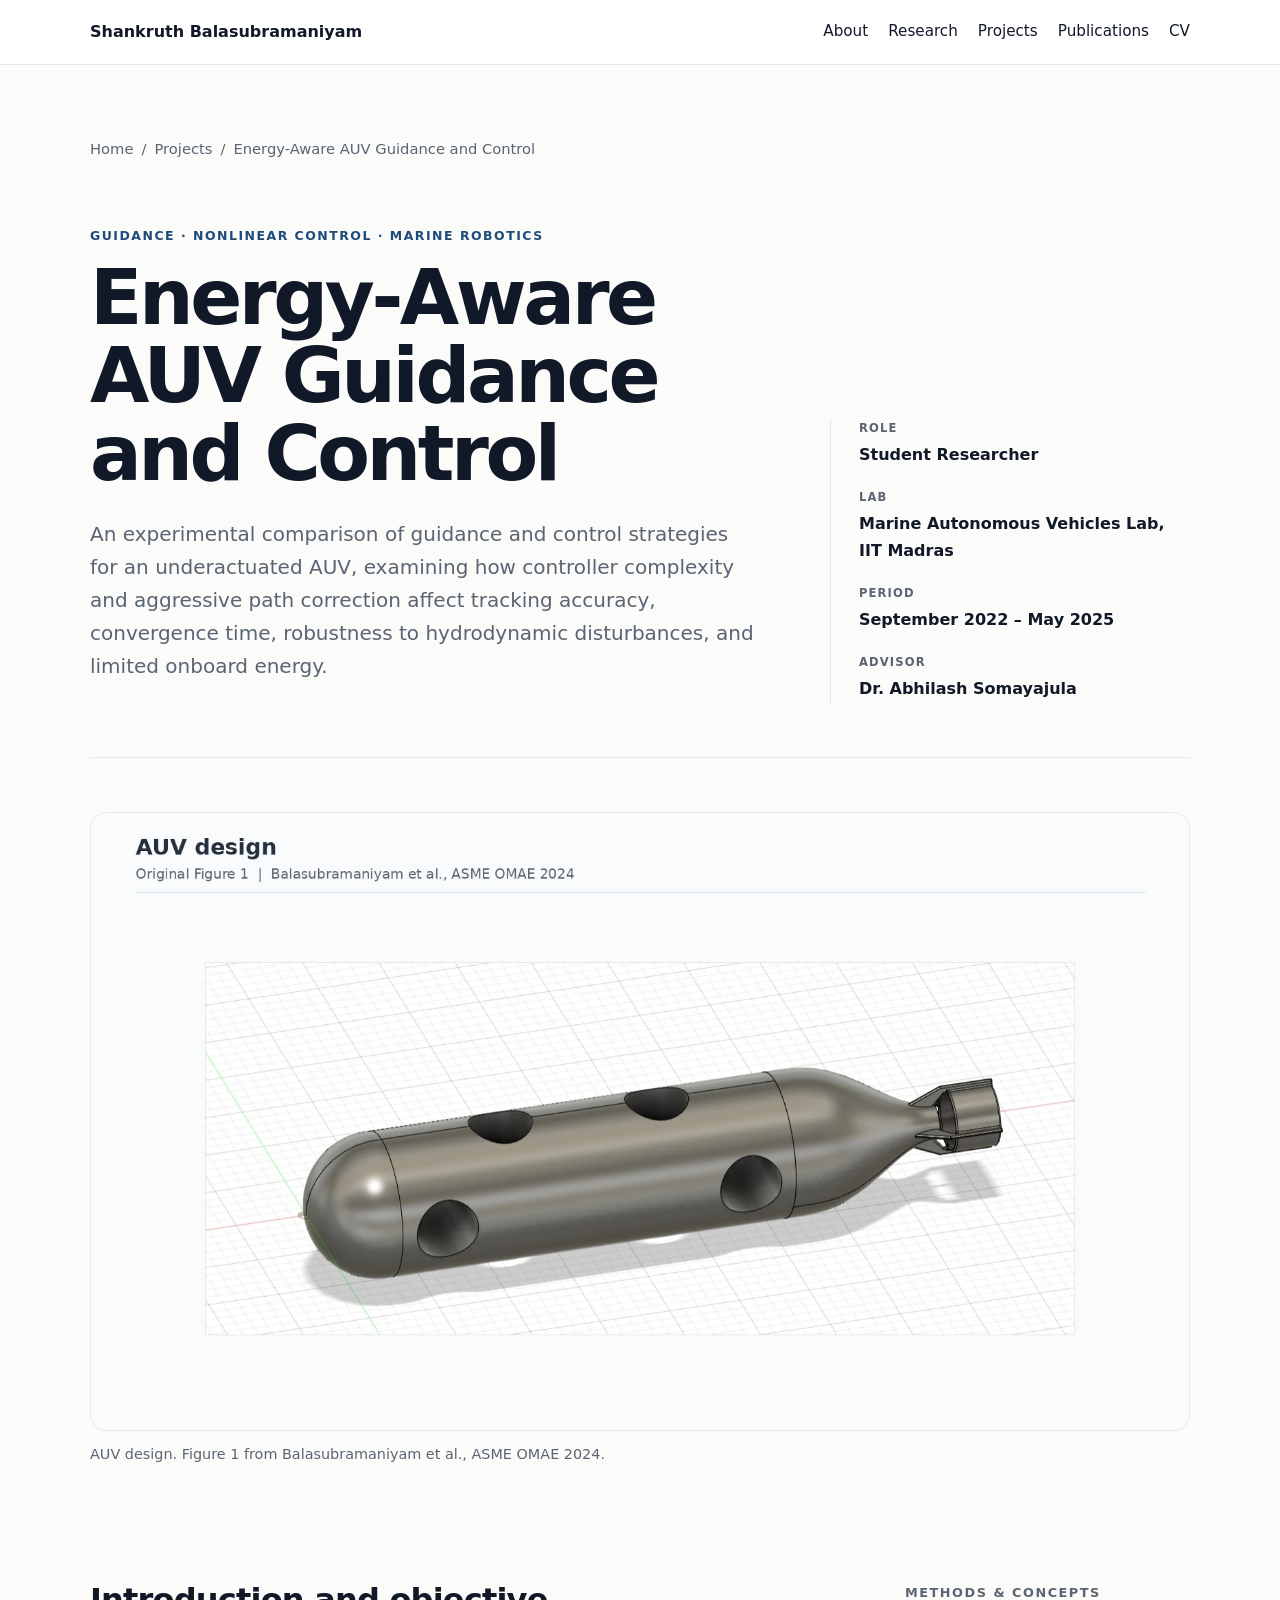
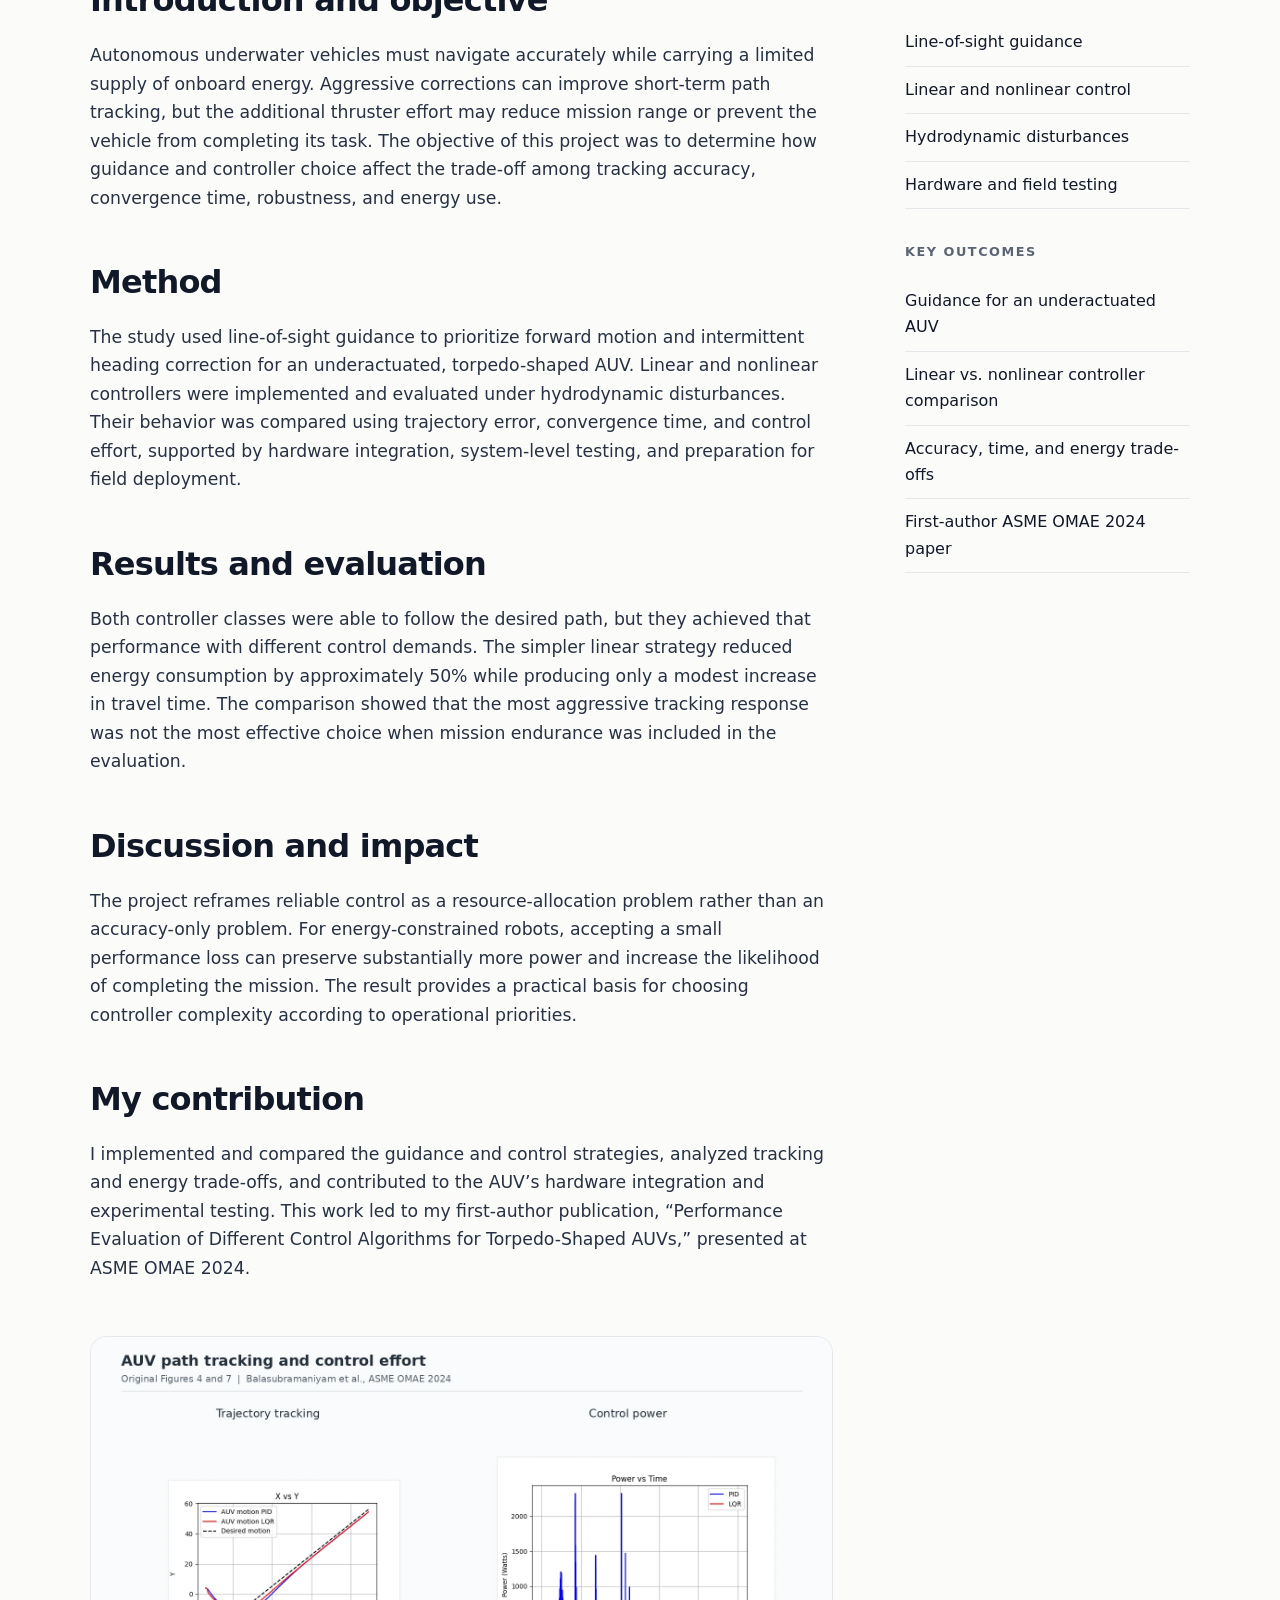
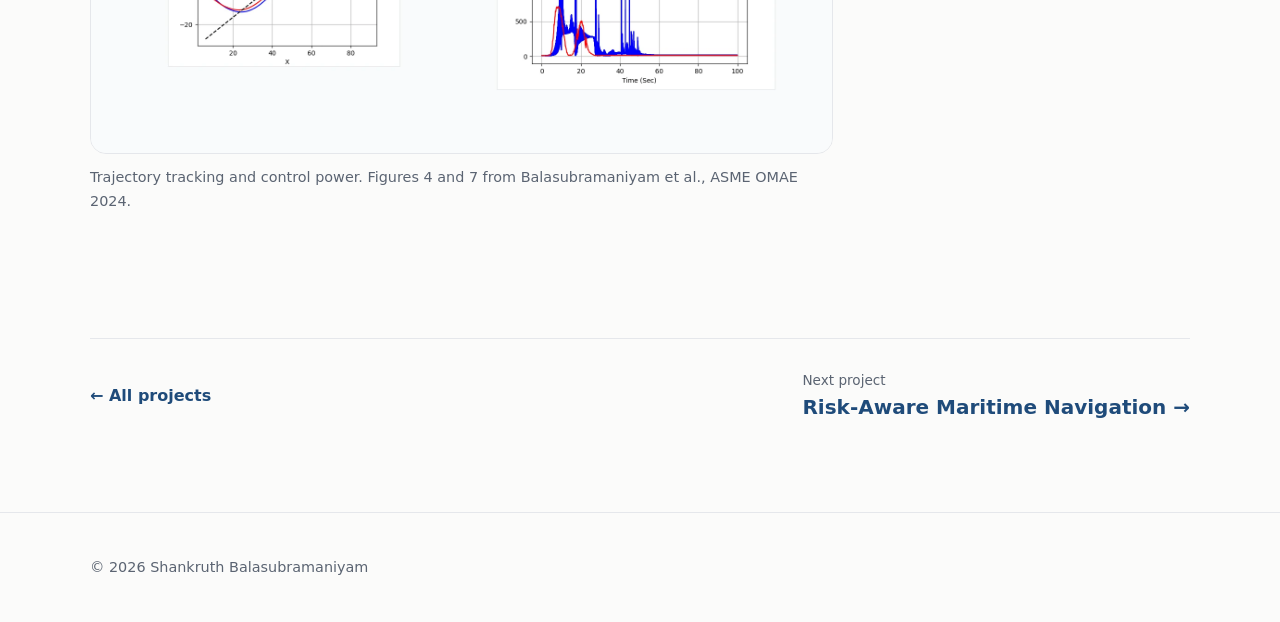
==== commit d44177e8: "Rewrite projects in IMRD format" ====
--- a/project-auv-control.html
+++ b/project-auv-control.html
@@ -1 +1 @@
-<!DOCTYPE html><html lang="en"><head><meta charset="UTF-8"><meta name="viewport" content="width=device-width,initial-scale=1"><meta name="description" content="An experimental comparison of guidance and control strategies for an underactuated AUV, examining how controller complexity and aggressive path correction affect tracking accuracy, convergence time, robustness to hydrodynamic disturbances, and limited onboard energy."><title>Energy-Aware AUV Guidance and Control — Shankruth Balasubramaniyam</title><link rel="stylesheet" href="styles.css"></head><body class="project-page"><header class="site-header"><div class="container nav"><a class="brand" href="index.html">Shankruth Balasubramaniyam</a><nav aria-label="Main navigation"><a href="index.html#about">About</a><a href="index.html#research">Research</a><a href="index.html#projects">Projects</a><a href="index.html#publications">Publications</a><a href="cv.pdf" target="_blank" rel="noopener">CV</a></nav></div></header><main class="project-main"><div class="container"><p class="breadcrumb"><a href="index.html">Home</a><span>/</span><a href="index.html#projects">Projects</a><span>/</span><span>Energy-Aware AUV Guidance and Control</span></p><section class="project-hero"><div><p class="eyebrow">Guidance · Nonlinear Control · Marine Robotics</p><h1>Energy-Aware AUV Guidance and Control</h1><p class="project-deck">An experimental comparison of guidance and control strategies for an underactuated AUV, examining how controller complexity and aggressive path correction affect tracking accuracy, convergence time, robustness to hydrodynamic disturbances, and limited onboard energy.</p></div><aside class="project-facts" aria-label="Project details"><dl><div><dt>Role</dt><dd>Student Researcher</dd></div><div><dt>Lab</dt><dd>Marine Autonomous Vehicles Lab, IIT Madras</dd></div><div><dt>Period</dt><dd>September 2022 – May 2025</dd></div><div><dt>Advisor</dt><dd>Dr. Abhilash Somayajula</dd></div></dl></aside></section><figure class="project-media"><img src="assets/05_auv_top_paper_fig1.webp" alt="CAD model of the torpedo-shaped autonomous underwater vehicle" width="1600" height="900"><figcaption>AUV design. Figure 1 from Balasubramaniyam et al., ASME OMAE 2024.</figcaption></figure><div class="project-body"><article class="project-copy"><h2>The problem</h2><p>An autonomous underwater vehicle can improve tracking by using more of its control authority, but that performance comes at an energy cost. For a vehicle with limited onboard power, reliability also depends on preserving enough energy to complete the mission.</p><h2>Approach</h2><p>I explored line-of-sight guidance that prioritizes forward motion and occasional heading corrections instead of continuous multi-axis maneuvering. To account for nonlinear hydrodynamics, I implemented a nonlinear controller and compared it with linear strategies under dynamic disturbances.</p><h2>What I evaluated</h2><p>The comparison considered tracking accuracy, convergence time, and control effort. This exposed the cost of aggressive path corrections and made the trade-off between path-following performance and energy use explicit. The work also included hardware integration, field-deployment planning, and experimental troubleshooting on a custom torpedo-shaped AUV.</p><h2>Outcome</h2><p>Simpler linear control strategies reduced energy consumption by approximately 50% with only a modest increase in travel time. The work led to my first-author paper, “Performance Evaluation of Different Control Algorithms for Torpedo-Shaped AUVs,” presented at ASME OMAE 2024.</p><figure class="project-media"><img src="assets/06_auv_bottom_paper_fig4_fig7.webp" alt="AUV trajectory-tracking and control-power plots comparing PID and LQR controllers" width="1600" height="900"><figcaption>Trajectory tracking and control power. Figures 4 and 7 from Balasubramaniyam et al., ASME OMAE 2024.</figcaption></figure></article><aside class="project-aside"><h3>Methods &amp; concepts</h3><ul><li>Line-of-sight guidance</li><li>Linear and nonlinear control</li><li>Hydrodynamic disturbances</li><li>Hardware and field testing</li></ul><h3 style="margin-top:32px">Key outcomes</h3><ul><li>Guidance for an underactuated AUV</li><li>Linear vs. nonlinear controller comparison</li><li>Accuracy, time, and energy trade-offs</li><li>First-author ASME OMAE 2024 paper</li></ul></aside></div><div class="next-project"><a class="back-link" href="index.html#projects">← All projects</a><a href="project-maritime-navigation.html"><span>Next project</span><strong>Risk-Aware Maritime Navigation →</strong></a></div></div></main><footer><div class="container"><p>© 2026 Shankruth Balasubramaniyam</p></div></footer></body></html>+<!DOCTYPE html><html lang="en"><head><meta charset="UTF-8"><meta name="viewport" content="width=device-width,initial-scale=1"><meta name="description" content="An experimental comparison of guidance and control strategies for an underactuated AUV, examining how controller complexity and aggressive path correction affect tracking accuracy, convergence time, robustness to hydrodynamic disturbances, and limited onboard energy."><title>Energy-Aware AUV Guidance and Control — Shankruth Balasubramaniyam</title><link rel="stylesheet" href="styles.css"></head><body class="project-page"><header class="site-header"><div class="container nav"><a class="brand" href="index.html">Shankruth Balasubramaniyam</a><nav aria-label="Main navigation"><a href="index.html#about">About</a><a href="index.html#research">Research</a><a href="index.html#projects">Projects</a><a href="index.html#publications">Publications</a><a href="cv.pdf" target="_blank" rel="noopener">CV</a></nav></div></header><main class="project-main"><div class="container"><p class="breadcrumb"><a href="index.html">Home</a><span>/</span><a href="index.html#projects">Projects</a><span>/</span><span>Energy-Aware AUV Guidance and Control</span></p><section class="project-hero"><div><p class="eyebrow">Guidance · Nonlinear Control · Marine Robotics</p><h1>Energy-Aware AUV Guidance and Control</h1><p class="project-deck">An experimental comparison of guidance and control strategies for an underactuated AUV, examining how controller complexity and aggressive path correction affect tracking accuracy, convergence time, robustness to hydrodynamic disturbances, and limited onboard energy.</p></div><aside class="project-facts" aria-label="Project details"><dl><div><dt>Role</dt><dd>Student Researcher</dd></div><div><dt>Lab</dt><dd>Marine Autonomous Vehicles Lab, IIT Madras</dd></div><div><dt>Period</dt><dd>September 2022 – May 2025</dd></div><div><dt>Advisor</dt><dd>Dr. Abhilash Somayajula</dd></div></dl></aside></section><figure class="project-media"><img src="assets/05_auv_top_paper_fig1.webp" alt="CAD model of the torpedo-shaped autonomous underwater vehicle" width="1600" height="900"><figcaption>AUV design. Figure 1 from Balasubramaniyam et al., ASME OMAE 2024.</figcaption></figure><div class="project-body"><article class="project-copy"><section class="narrative-section"><h2>Introduction and objective</h2><p>Autonomous underwater vehicles must navigate accurately while carrying a limited supply of onboard energy. Aggressive corrections can improve short-term path tracking, but the additional thruster effort may reduce mission range or prevent the vehicle from completing its task. The objective of this project was to determine how guidance and controller choice affect the trade-off among tracking accuracy, convergence time, robustness, and energy use.</p></section><section class="narrative-section"><h2>Method</h2><p>The study used line-of-sight guidance to prioritize forward motion and intermittent heading correction for an underactuated, torpedo-shaped AUV. Linear and nonlinear controllers were implemented and evaluated under hydrodynamic disturbances. Their behavior was compared using trajectory error, convergence time, and control effort, supported by hardware integration, system-level testing, and preparation for field deployment.</p></section><section class="narrative-section"><h2>Results and evaluation</h2><p>Both controller classes were able to follow the desired path, but they achieved that performance with different control demands. The simpler linear strategy reduced energy consumption by approximately 50% while producing only a modest increase in travel time. The comparison showed that the most aggressive tracking response was not the most effective choice when mission endurance was included in the evaluation.</p></section><section class="narrative-section"><h2>Discussion and impact</h2><p>The project reframes reliable control as a resource-allocation problem rather than an accuracy-only problem. For energy-constrained robots, accepting a small performance loss can preserve substantially more power and increase the likelihood of completing the mission. The result provides a practical basis for choosing controller complexity according to operational priorities.</p></section><section class="narrative-section"><h2>My contribution</h2><p>I implemented and compared the guidance and control strategies, analyzed tracking and energy trade-offs, and contributed to the AUV’s hardware integration and experimental testing. This work led to my first-author publication, “Performance Evaluation of Different Control Algorithms for Torpedo-Shaped AUVs,” presented at ASME OMAE 2024.</p></section><figure class="project-media"><img src="assets/06_auv_bottom_paper_fig4_fig7.webp" alt="AUV trajectory-tracking and control-power plots comparing PID and LQR controllers" width="1600" height="900"><figcaption>Trajectory tracking and control power. Figures 4 and 7 from Balasubramaniyam et al., ASME OMAE 2024.</figcaption></figure></article><aside class="project-aside"><h3>Methods &amp; concepts</h3><ul><li>Line-of-sight guidance</li><li>Linear and nonlinear control</li><li>Hydrodynamic disturbances</li><li>Hardware and field testing</li></ul><h3 style="margin-top:32px">Key outcomes</h3><ul><li>Guidance for an underactuated AUV</li><li>Linear vs. nonlinear controller comparison</li><li>Accuracy, time, and energy trade-offs</li><li>First-author ASME OMAE 2024 paper</li></ul></aside></div><div class="next-project"><a class="back-link" href="index.html#projects">← All projects</a><a href="project-maritime-navigation.html"><span>Next project</span><strong>Risk-Aware Maritime Navigation →</strong></a></div></div></main><footer><div class="container"><p>© 2026 Shankruth Balasubramaniyam</p></div></footer></body></html>
--- a/styles.css
+++ b/styles.css
@@ -22,7 +22,7 @@
 .pubs{padding-left:22px}.pubs li{margin-bottom:18px}
 footer{border-top:1px solid var(--line);padding:28px 0;color:var(--muted);font-size:.9rem}
 .section-intro{display:grid;grid-template-columns:1.25fr 1fr;gap:56px;align-items:end;margin-bottom:36px}.section-intro h2{margin-bottom:0}.section-intro>p{color:var(--muted);font-size:1.05rem;margin:0 0 5px}
-.project-grid{display:grid;grid-template-columns:repeat(2,1fr);gap:18px}.project-card{position:relative;display:flex;flex-direction:column;min-height:310px;padding:30px;border:1px solid var(--line);border-radius:16px;background:#fff;color:var(--text);transition:transform .2s ease,border-color .2s ease,box-shadow .2s ease}.project-card:hover{text-decoration:none;transform:translateY(-3px);border-color:#bac6d4;box-shadow:0 15px 35px rgba(17,24,39,.08)}.project-card h3{font-size:1.55rem;line-height:1.18;margin:14px 0}.project-card p{color:var(--muted);margin:0}.project-index{position:absolute;right:26px;top:22px;color:#ccd3dc;font-size:2rem;font-weight:700}.project-link{margin-top:auto;padding-top:24px;color:var(--accent);font-weight:700}
-.project-page{background:#fbfbfa}.project-page .site-header{position:static}.project-main{padding:72px 0 88px}.breadcrumb{display:flex;gap:8px;align-items:center;margin:0 0 52px;color:var(--muted);font-size:.92rem}.breadcrumb a{color:var(--muted)}.project-hero{display:grid;grid-template-columns:1.4fr .75fr;gap:68px;align-items:end;padding-bottom:54px;border-bottom:1px solid var(--line)}.project-hero h1{font-size:clamp(2.8rem,6vw,5.4rem);margin-bottom:24px}.project-deck{font-size:1.25rem;color:var(--muted);max-width:760px}.project-facts{border-left:1px solid var(--line);padding-left:28px}.project-facts dl{margin:0}.project-facts div+div{margin-top:20px}.project-facts dt{text-transform:uppercase;letter-spacing:.1em;font-size:.72rem;font-weight:700;color:var(--muted)}.project-facts dd{margin:4px 0 0;font-weight:600}.project-body{display:grid;grid-template-columns:minmax(0,1fr) 285px;gap:72px;padding-top:62px}.project-copy h2{font-size:2rem;margin-top:52px}.project-copy h2:first-child{margin-top:0}.project-copy p{font-size:1.08rem;color:#273142}.project-copy ul{padding-left:22px}.project-copy li{margin-bottom:10px}.project-aside{align-self:start;position:sticky;top:30px}.project-aside h3{font-size:.8rem;text-transform:uppercase;letter-spacing:.12em;color:var(--muted)}.project-aside ul{padding:0;list-style:none}.project-aside li{padding:10px 0;border-bottom:1px solid var(--line)}.media-placeholder{display:grid;place-items:center;min-height:360px;margin:54px 0 12px;border:1px dashed #aeb9c6;border-radius:16px;background:linear-gradient(135deg,#eef2f6,#f9fafb);color:#647181;text-align:center;padding:30px}.media-placeholder strong{display:block;color:#344150;margin-bottom:5px}.media-caption{color:var(--muted);font-size:.9rem;margin-bottom:54px}.next-project{display:flex;justify-content:space-between;align-items:center;gap:24px;margin-top:70px;padding-top:30px;border-top:1px solid var(--line)}.next-project strong{font-size:1.25rem}.next-project span{display:block;color:var(--muted);font-size:.85rem}.back-link{font-weight:700}
+.project-grid{display:grid;gap:20px}.project-card{display:grid;grid-template-columns:280px minmax(0,1fr);height:330px;overflow:hidden;border:1px solid var(--line);border-radius:16px;background:#fff;color:var(--text);transition:transform .2s ease,border-color .2s ease,box-shadow .2s ease}.project-card:hover{text-decoration:none;transform:translateY(-3px);border-color:#bac6d4;box-shadow:0 15px 35px rgba(17,24,39,.08)}.project-thumb{width:280px;height:330px;overflow:hidden;background:#eef2f6}.project-thumb img{display:block;width:100%;height:100%;object-fit:cover;object-position:center}.project-card-copy{display:flex;flex-direction:column;min-width:0;padding:30px 34px}.project-card h3{font-size:1.55rem;line-height:1.18;margin:10px 0 12px}.project-card p{color:var(--muted);margin:0;max-width:720px}.project-link{margin-top:auto;padding-top:18px;color:var(--accent);font-weight:700}
+.project-page{background:#fbfbfa}.project-page .site-header{position:static}.project-main{padding:72px 0 88px}.breadcrumb{display:flex;gap:8px;align-items:center;margin:0 0 52px;color:var(--muted);font-size:.92rem}.breadcrumb a{color:var(--muted)}.project-hero{display:grid;grid-template-columns:1.4fr .75fr;gap:68px;align-items:end;padding-bottom:54px;border-bottom:1px solid var(--line)}.project-hero h1{font-size:clamp(2.8rem,6vw,5.4rem);margin-bottom:24px}.project-deck{font-size:1.25rem;color:var(--muted);max-width:760px}.project-facts{border-left:1px solid var(--line);padding-left:28px}.project-facts dl{margin:0}.project-facts div+div{margin-top:20px}.project-facts dt{text-transform:uppercase;letter-spacing:.1em;font-size:.72rem;font-weight:700;color:var(--muted)}.project-facts dd{margin:4px 0 0;font-weight:600}.project-body{display:grid;grid-template-columns:minmax(0,1fr) 285px;gap:72px;padding-top:62px}.project-copy h2{font-size:2rem;margin-top:52px}.narrative-section:first-child h2{margin-top:0}.project-copy p{font-size:1.08rem;color:#273142}.project-copy ul{padding-left:22px}.project-copy li{margin-bottom:10px}.project-aside{align-self:start;position:sticky;top:30px}.project-aside h3{font-size:.8rem;text-transform:uppercase;letter-spacing:.12em;color:var(--muted)}.project-aside ul{padding:0;list-style:none}.project-aside li{padding:10px 0;border-bottom:1px solid var(--line)}.media-placeholder{display:grid;place-items:center;min-height:360px;margin:54px 0 12px;border:1px dashed #aeb9c6;border-radius:16px;background:linear-gradient(135deg,#eef2f6,#f9fafb);color:#647181;text-align:center;padding:30px}.media-placeholder strong{display:block;color:#344150;margin-bottom:5px}.media-caption{color:var(--muted);font-size:.9rem;margin-bottom:54px}.next-project{display:flex;justify-content:space-between;align-items:center;gap:24px;margin-top:70px;padding-top:30px;border-top:1px solid var(--line)}.next-project strong{font-size:1.25rem}.next-project span{display:block;color:var(--muted);font-size:.85rem}.back-link{font-weight:700}
 .project-media{margin:54px 0}.project-media img{display:block;width:100%;height:auto;aspect-ratio:16/9;object-fit:cover;border:1px solid var(--line);border-radius:16px;background:#eef2f6}.project-media figcaption{margin-top:12px;color:var(--muted);font-size:.9rem}
-@media(max-width:800px){.hero-grid,.grid.three,.section-intro,.project-hero,.project-body{grid-template-columns:1fr}.project-grid{grid-template-columns:1fr}.nav{align-items:flex-start;padding:14px 0;flex-wrap:wrap}nav{gap:12px}.hero{padding-top:64px}html{scroll-padding-top:130px}.project-main{padding-top:34px}.breadcrumb{margin-bottom:34px}.project-hero{gap:34px}.project-facts{border-left:0;border-top:1px solid var(--line);padding:24px 0 0}.project-body{gap:40px}.project-aside{position:static}.media-placeholder{min-height:240px}.next-project{align-items:flex-start;flex-direction:column}}
+@media(max-width:800px){.hero-grid,.grid.three,.section-intro,.project-hero,.project-body{grid-template-columns:1fr}.project-card{grid-template-columns:1fr;height:auto}.project-thumb{width:100%;height:auto;aspect-ratio:16/9}.project-card-copy{padding:26px}.project-link{margin-top:24px}.nav{align-items:flex-start;padding:14px 0;flex-wrap:wrap}nav{gap:12px}.hero{padding-top:64px}html{scroll-padding-top:130px}.project-main{padding-top:34px}.breadcrumb{margin-bottom:34px}.project-hero{gap:34px}.project-facts{border-left:0;border-top:1px solid var(--line);padding:24px 0 0}.project-body{gap:40px}.project-aside{position:static}.media-placeholder{min-height:240px}.next-project{align-items:flex-start;flex-direction:column}}
